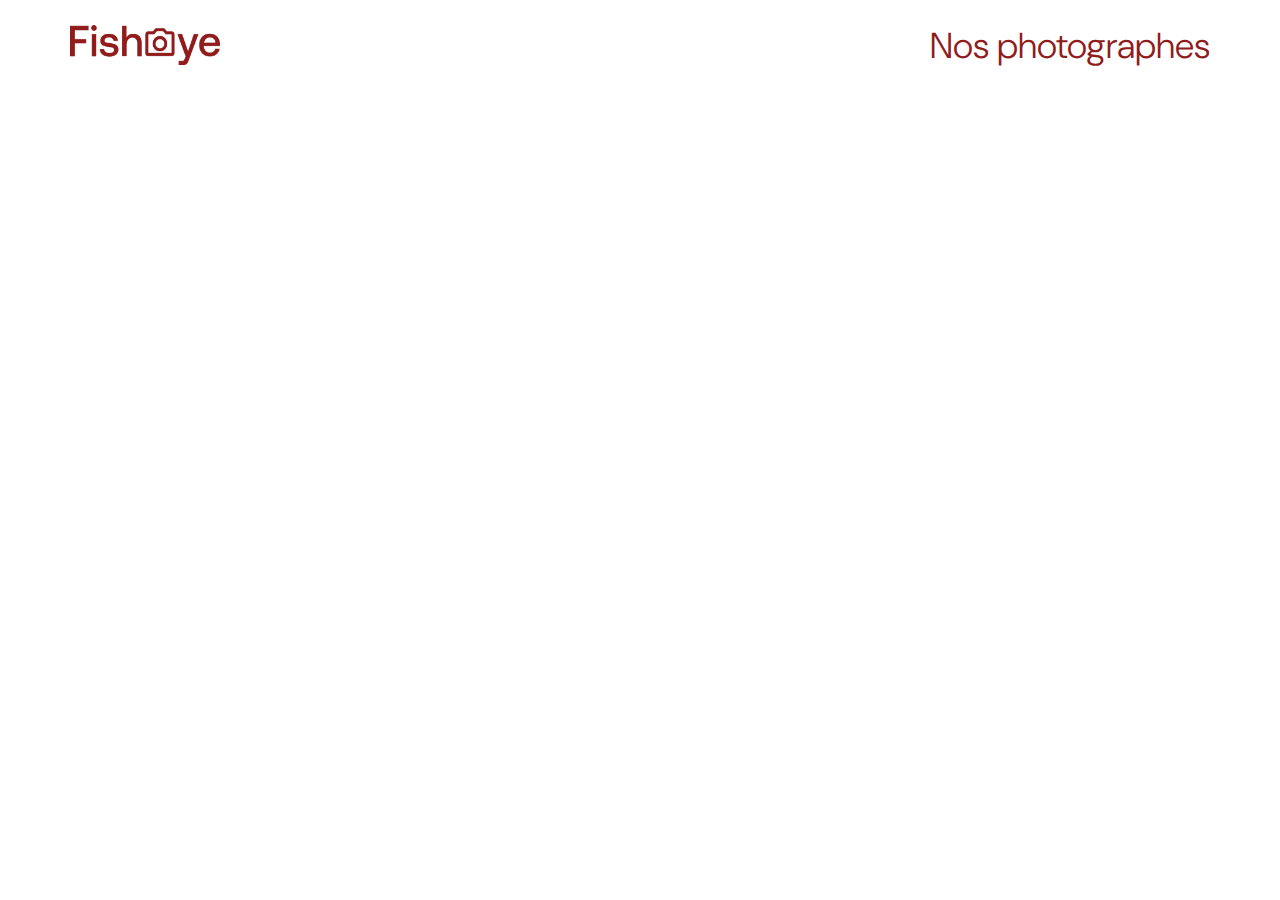
==== index.html @ dc9e1f09 "section index / profil et filter js" ====
<!DOCTYPE html>
<html>
  <head>
    <meta charset="utf-8">

    <title>Plateforme de photographes</title>
    <link rel="icon" type="image/png" href="assets/logo_icons/logo.png">
    <link href="https://fonts.googleapis.com/css?family=DM+Sans&display=swap" rel="stylesheet">
    <link rel="stylesheet" href="css/style.css">
  </head>

  <body>

      <header>
        <img src="assets/logo_icons/logo.png" class="logo" />
        <h1>Nos photographes</h1>
      </header>

      <section class="photographer-section">
      </section>

      <script src="scripts/pages/data.js"></script> 
      <script src="scripts/pages/index.js"></script> 
      <script src="scripts/factories/photographer.js"></script>  
 

  </body>

</html>
---- css/style.css ----
/* || general styles */
@import url('profil.css');

*, ::before, ::after {
    box-sizing: border-box;
    margin: 0;
    padding: 0;
}
/* 
-- Couleurs --

Primary:
        burgundy: #901C1C;
        coral: #D3573C;
*/

html {
    font-family: "DM Sans", sans-serif;
  }
  
body {
    margin: 0 70px;
}

/*** HEADER ***/
header {
    display: flex;
    flex-direction: row;
    justify-content: space-between;
    align-items: center;
    height: 90px;   
}
.logo {
    display: block;
    width: 150px;
    height: 40px;
}
h1 { 
    color: #901C1C;
    font-weight: 300;
    font-size: 36px;
}

/*** SECTION ARTICLEs ***/

.photographer-section {
    display: grid;
    grid-template-columns: 1fr 1fr 1fr;
    row-gap: 70px;
    column-gap: 185px;
    margin-top: 100px;
}

.photographer-section article {
    justify-self: center;
    display: flex;
    justify-content: center;
    align-items: center;
    flex-direction: column;
}

.photographer-section article h2 {
    color:#D3573C;
    font-size: 36px;
    font-weight: 400;
    line-height: 46.87px;
    margin-top: 20px;
}
.photographer-section article h3 {
    color: 
    #901C1C;
    font-size: 13px;
    line-height: 16.93px;
}
.photographer-section article p:first-child {
    font-size: 10px;
    line-height: 13.02px;
    color: #000;

}
.photographer-section article p:last-child {
    font-size: 9px;
    color: #757575;
    line-height: 11.72px;
}

.photographer-section article a {
    display: flex;
    flex-direction: column;
    align-items: center;
    justify-content: center;
    text-decoration: none;
}

.photographer-section article img {
    object-fit: cover;
    border-radius: 50%;
    height: 200px;
    width: 200px;
}
 
/* FORMULAIRE d'INSCRIPTION */
.modalForm {
    border-radius: 5px;
    background-color: #DB8876;
    width: 50%;
    height: 89%;
    display: flex;
    flex-direction: column;
    align-items: center;
    justify-content: space-between;
    padding: 35px;
    margin: 0 auto;
}

.modalForm header {
    justify-content: space-between;
    width: 100%;
}

.modalForm header img {
    cursor: pointer;
}

.modalForm header h2 {
    font-size: 64px;
    font-weight: normal;
    text-align: center;
}

form {
    display: flex;
    width: 100%;
    flex-direction: column;
    align-items: flex-start;
}

form label {
    color: #312E2E;
    font-size: 25px;
    position: absolute;
    top: 50%;
    transform: translateY(-50%); /* on le remonte de -50% de sa hoteur */
    padding-left: 8px;
    transition: all 0.3s ease-out;
}

form div {
    display: flex;
    flex-direction: column;
    width: 100%;
    align-items: self-start;
    margin-bottom: 26px;
}
.data__form {
    width: 100%;
    max-width: 600px;
    position: relative;
    margin-bottom: 55px;
}
.data__form span {
    position: absolute;
    left: 5px;
    top: 70px;
    color: white;
    text-shadow: 1px 2px 2px red;
    display: none;
}
.input-control {
    width: 100%;
    height: 68px;
    padding: 25px;
    border: none;
    outline: none;
    border-radius: 5px;
    font-size: 25px;
    transition: border 0.2s ease-out;
}
#textarea {
    height: 170px;
}
/* Animation */

.data__form:focus-within label,
.data__form.active-input label {
    top: -20px;
    padding-left: 2px;
}
.data__form:focus-within .input-control,
.data__form.active-input .input-control {
    border: 2px solid #901c1cad;
    box-shadow: 0 0 15px #901c1c4e;
}
.erreur {
    border: 2px solid red!important;
    box-shadow: 0 0 15px rgba(255, 0, 0, 0.59)!important;
}
.visible {
    display: block!important;
}
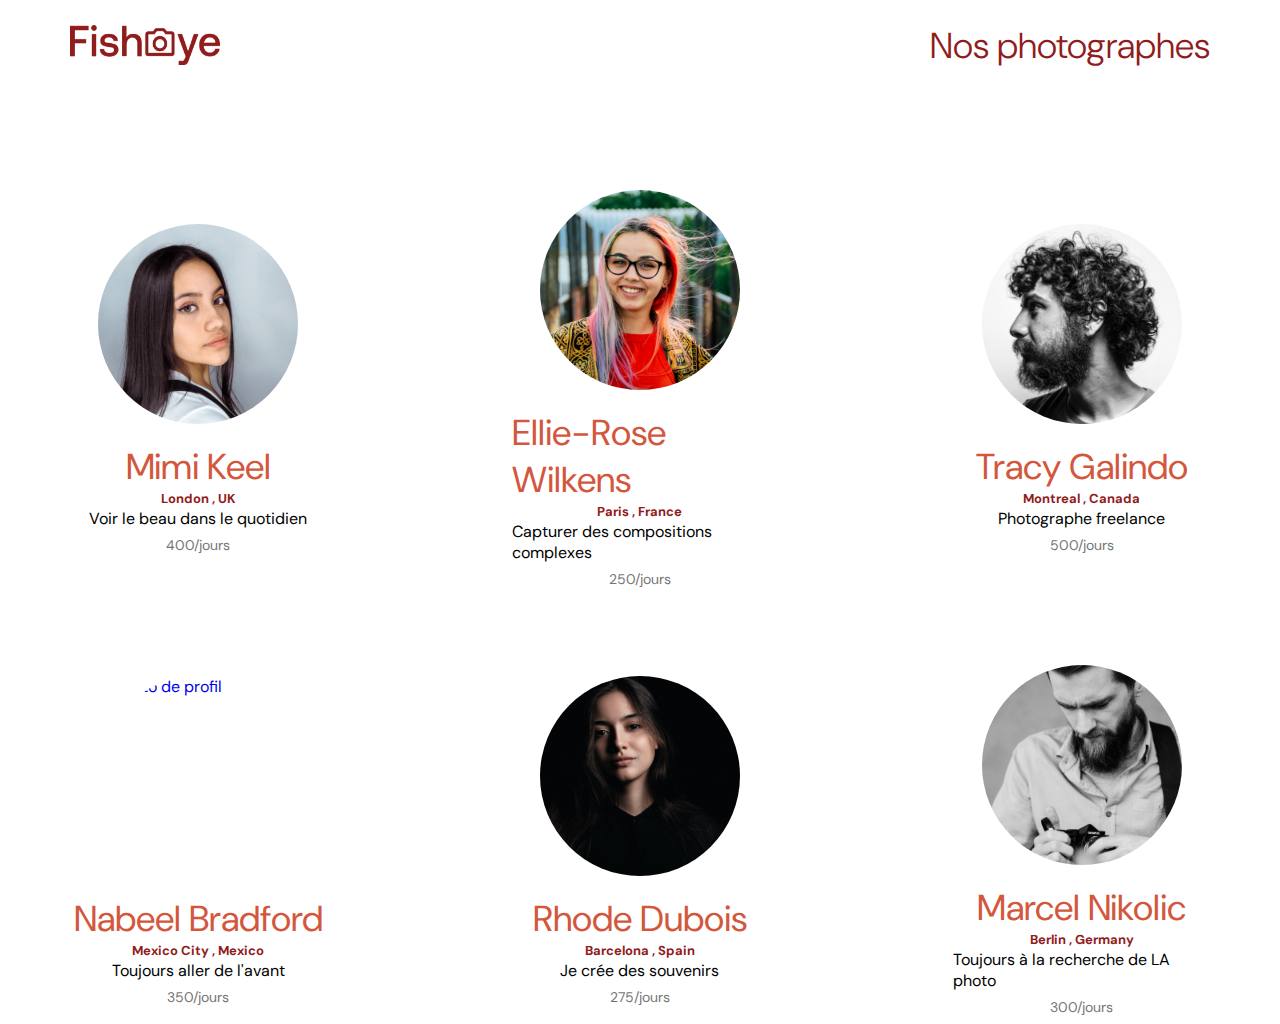
==== commit 3997b76a: "code en object factorie media/video" ====
--- a/index.html
+++ b/index.html
@@ -1,29 +1,27 @@
 <!DOCTYPE html>
-<html>
+<html lang="fr">
   <head>
     <meta charset="utf-8">
-
-    <title>Plateforme de photographes</title>
     <link rel="icon" type="image/png" href="assets/logo_icons/logo.png">
     <link href="https://fonts.googleapis.com/css?family=DM+Sans&display=swap" rel="stylesheet">
     <link rel="stylesheet" href="css/style.css">
+
+    <title>Plateforme de photographes</title>
   </head>
 
   <body>
-
       <header>
-        <img src="assets/logo_icons/logo.png" class="logo" />
+        <img src="assets/logo_icons/logo.png" class="logo" alt="logo du site FishEye" aria-label="logo"/>
         <h1>Nos photographes</h1>
       </header>
 
       <section class="photographer-section">
       </section>
 
-      <script src="scripts/pages/data.js"></script> 
-      <script src="scripts/pages/index.js"></script> 
-      <script src="scripts/factories/photographer.js"></script>  
- 
-
+      <script type="module" src="scripts/utils/fetchApi.js"></script> 
+      <script type="module" src="scripts/pages/index.js"></script>      
+      <script type="module" src="scripts/factories/photographer.js"></script> 
+      <script src="./scripts/utils/inert.js"></script> 
   </body>
 
 </html>--- a/css/style.css
+++ b/css/style.css
@@ -41,7 +41,7 @@
     font-size: 36px;
 }
 
-/*** SECTION ARTICLEs ***/
+/*** SECTION ARTICLES ***/
 
 .photographer-section {
     display: grid;
@@ -79,9 +79,9 @@
 
 }
 .photographer-section article p:last-child {
-    font-size: 9px;
+    font-size: 14px;
     color: #757575;
-    line-height: 11.72px;
+    line-height: 32.72px;
 }
 
 .photographer-section article a {
@@ -99,104 +99,6 @@
     width: 200px;
 }
  
-/* FORMULAIRE d'INSCRIPTION */
-.modalForm {
-    border-radius: 5px;
-    background-color: #DB8876;
-    width: 50%;
-    height: 89%;
-    display: flex;
-    flex-direction: column;
-    align-items: center;
-    justify-content: space-between;
-    padding: 35px;
-    margin: 0 auto;
-}
-
-.modalForm header {
-    justify-content: space-between;
-    width: 100%;
-}
-
-.modalForm header img {
-    cursor: pointer;
-}
-
-.modalForm header h2 {
-    font-size: 64px;
-    font-weight: normal;
-    text-align: center;
-}
-
-form {
-    display: flex;
-    width: 100%;
-    flex-direction: column;
-    align-items: flex-start;
-}
-
-form label {
-    color: #312E2E;
-    font-size: 25px;
-    position: absolute;
-    top: 50%;
-    transform: translateY(-50%); /* on le remonte de -50% de sa hoteur */
-    padding-left: 8px;
-    transition: all 0.3s ease-out;
-}
-
-form div {
-    display: flex;
-    flex-direction: column;
-    width: 100%;
-    align-items: self-start;
-    margin-bottom: 26px;
-}
-.data__form {
-    width: 100%;
-    max-width: 600px;
-    position: relative;
-    margin-bottom: 55px;
-}
-.data__form span {
-    position: absolute;
-    left: 5px;
-    top: 70px;
-    color: white;
-    text-shadow: 1px 2px 2px red;
-    display: none;
-}
-.input-control {
-    width: 100%;
-    height: 68px;
-    padding: 25px;
-    border: none;
-    outline: none;
-    border-radius: 5px;
-    font-size: 25px;
-    transition: border 0.2s ease-out;
-}
-#textarea {
-    height: 170px;
-}
-/* Animation */
-
-.data__form:focus-within label,
-.data__form.active-input label {
-    top: -20px;
-    padding-left: 2px;
-}
-.data__form:focus-within .input-control,
-.data__form.active-input .input-control {
-    border: 2px solid #901c1cad;
-    box-shadow: 0 0 15px #901c1c4e;
-}
-.erreur {
-    border: 2px solid red!important;
-    box-shadow: 0 0 15px rgba(255, 0, 0, 0.59)!important;
-}
-.visible {
-    display: block!important;
-}
 
 
+
